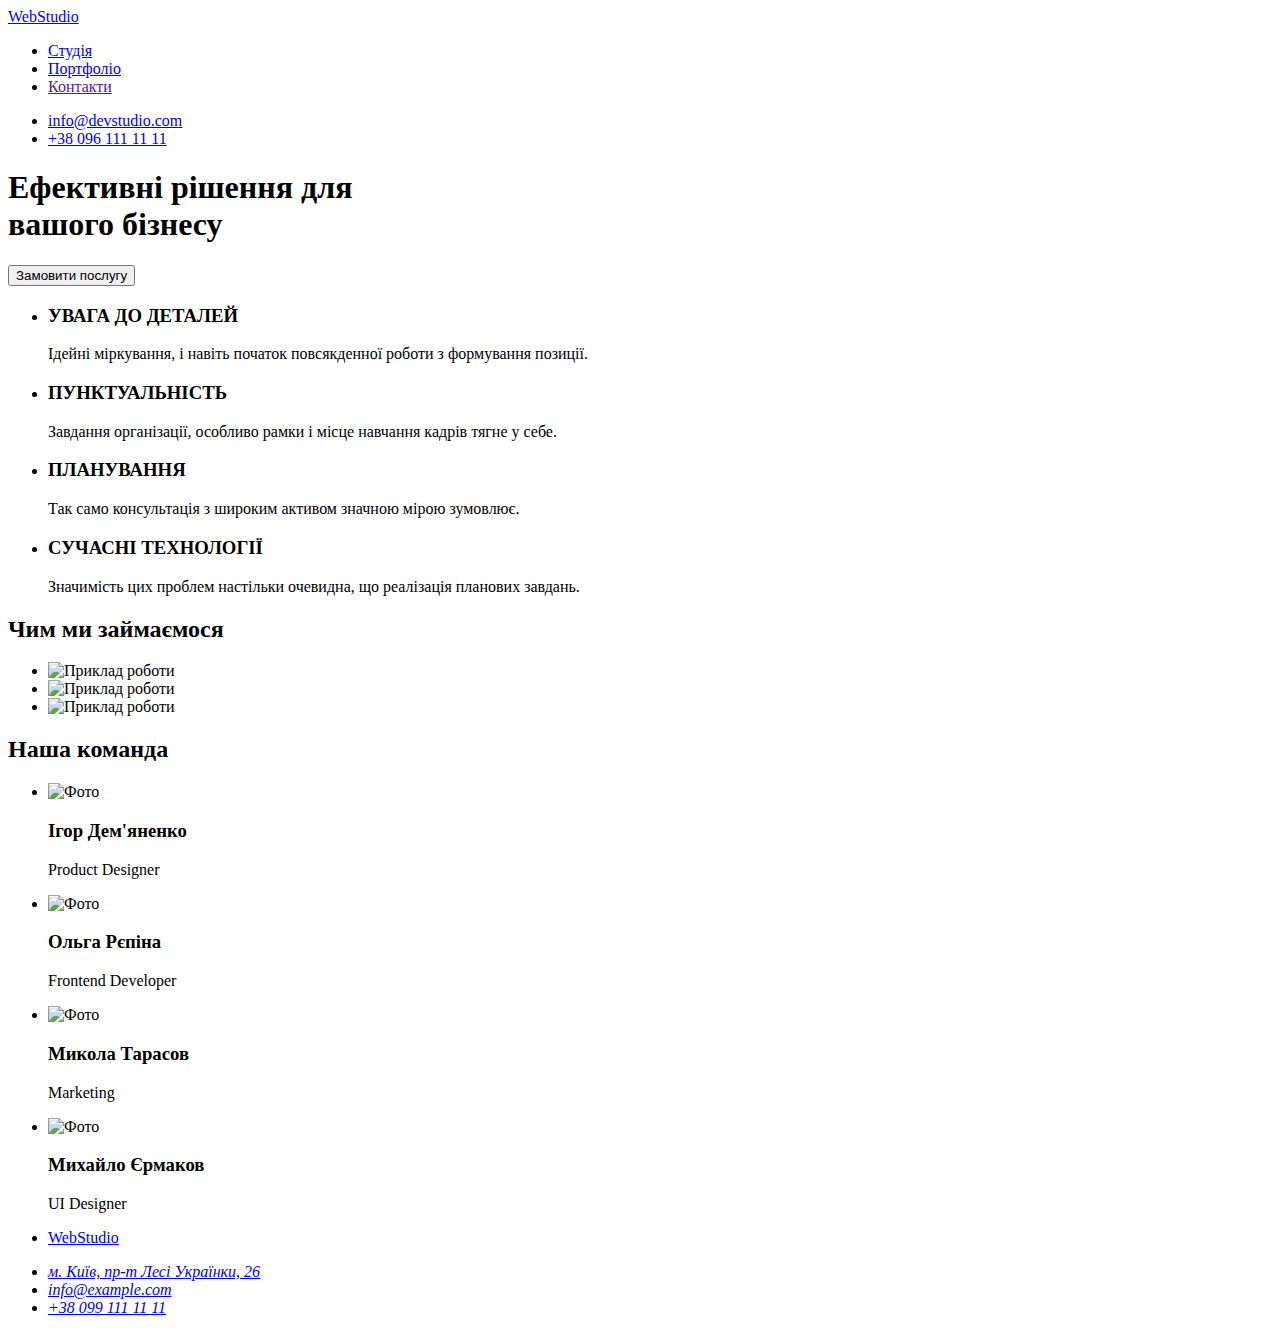
==== index.html @ 6e9fadab "Додає сторінку студії" ====
<!DOCTYPE html>
<html lang="uk">
  <head>
    <meta charset="UTF-8" />
    <meta http-equiv="X-UA-Compatible" content="IE=edge" />
    <meta name="viewport" content="width=device-width, initial-scale=1.0" />
    <title>Document</title>
    <link
      href="https://fonts.googleapis.com/css2?family=Raleway:wght@700&family=Roboto:wght@400;500;700;900&display=swap"
      rel="stylesheet"
    />
    <link
      rel="stylesheet"
      href="https://cdnjs.cloudflare.com/ajax/libs/modern-normalize/1.1.0/modern-normalize.min.css"
      integrity="sha512-wpPYUAdjBVSE4KJnH1VR1HeZfpl1ub8YT/NKx4PuQ5NmX2tKuGu6U/JRp5y+Y8XG2tV+wKQpNHVUX03MfMFn9Q=="
      crossorigin="anonymous"
      referrerpolicy="no-referrer"
    />
    <link rel="stylesheet" href="./css/styles.css" />
  </head>
  <body>
    <!--Хедер-->
    <header class="page-header">
      <div class="container nav-heder">
        <a href="./index.html" class="logo list">
          <span class="logo-blue">Web</span
          ><span class="logo-black">Studio</span></a
        >
        <!--Навігація-->
        <nav>
          <ul class="site-nav list">
            <li class="item">
              <a href="./index.html" class="list current">Студія</a>
            </li>
            <li class="item">
              <a href="./portfolio.html" class="list">Портфоліо</a>
            </li>
            <li class="item"><a href="" class="list">Контакти</a></li>
          </ul>
        </nav>
        <!--Контакти-->
        <ul class="contacts list">
          <li class="item">
            <a href="mailto:info@devstudio.com" class="list"
              >info@devstudio.com</a
            >
          </li>
          <li class="item">
            <a href="tel:+380961111111" class="list">+38 096 111 11 11</a>
          </li>
        </ul>
      </div>
    </header>
    <main>
      <!--Герой-->
      <div>
        <section class="section hiro">
          <h1 class="hiro-title">Ефективні рішення для <br />вашого бізнесу</h1>
          <button type="button">Замовити послугу</button>
        </section>
      </div>
      <div class="container">
        <section class="section features">
          <!--<h2>Особливості</h2>-->
          <ul class="features list">
            <li class="item">
              <h3 class="features-title">УВАГА ДО ДЕТАЛЕЙ</h3>
              <p class="features-text">
                Ідейні міркування, і навіть початок повсякденної роботи з
                формування позиції.
              </p>
            </li>
            <li class="item">
              <h3 class="features-title">ПУНКТУАЛЬНІСТЬ</h3>
              <p class="features-text">
                Завдання організації, особливо рамки і місце навчання кадрів
                тягне у себе.
              </p>
            </li>
            <li class="item">
              <h3 class="features-title">ПЛАНУВАННЯ</h3>
              <p class="features-text">
                Так само консультація з широким активом значною мірою зумовлює.
              </p>
            </li>
            <li class="item">
              <h3 class="features-title">СУЧАСНІ ТЕХНОЛОГІЇ</h3>
              <p class="features-text">
                Значимість цих проблем настільки очевидна, що реалізація
                планових завдань.
              </p>
            </li>
          </ul>
        </section>
      </div>
      <div class="container">
        <section class="section">
          <h2 class="images-title">Чим ми займаємося</h2>
          <ul class="images list">
            <li class="item">
              <img
                src="./images/box1.jpg"
                alt="Приклад роботи"
                width="370"
                height="294"
              />
            </li>
            <li class="item">
              <img
                src="./images/box2.jpg"
                alt="Приклад роботи"
                width="370"
                height="294"
              />
            </li>
            <li class="item">
              <img
                src="./images/box3.jpg"
                alt="Приклад роботи"
                width="370"
                height="294"
              />
            </li>
          </ul>
        </section>
      </div>

      <section class="section team">
        <div class="container">
          <h2 class="team-title">Наша команда</h2>
          <ul class="team list">
            <li class="item">
              <img
                src="./images/img1.jpg"
                alt="Фото"
                width="270"
                height="260"
              />
              <h3 class="team-name">Ігор Дем'яненко</h3>
              <p class="team-text">Product Designer</p>
            </li>
            <li class="item">
              <img
                src="./images/img2.jpg"
                alt="Фото"
                width="270"
                height="260"
              />
              <h3 class="team-name">Ольга Рєпіна</h3>
              <p class="team-text">Frontend Developer</p>
            </li>
            <li class="item">
              <img
                src="./images/img3.jpg"
                alt="Фото"
                width="270"
                height="260"
              />
              <h3 class="team-name">Микола Тарасов</h3>
              <p class="team-text">Marketing</p>
            </li>
            <li class="item">
              <img
                src="./images/img4.jpg"
                alt="Фото"
                width="270"
                height="260"
              />
              <h3 class="team-name">Михайло Єрмаков</h3>
              <p class="team-text">UI Designer</p>
            </li>
          </ul>
        </div>
      </section>
    </main>
    <!--Футер-->
    <footer class="page-footer">
      <div class="container">
        <ul class="logo-footer">
          <li class="item">
            <a href="./index.html" class="logo list">
              <span class="logo-blue">Web</span
              ><span class="logo-white">Studio</span></a
            >
          </li>
        </ul>

        <address class="page-address">
          <ul class="page-address">
            <li class="item">
              <a
                href="https://www.google.com/maps/place/%D0%B1%D1%83%D0%BB.+%D0%9B%D0%B5%D1%81%D0%B8+%D0%A3%D0%BA%D1%80%D0%B0%D0%B8%D0%BD%D0%BA%D0%B8,+26,+%D0%9A%D0%B8%D0%B5%D0%B2,+02000/@50.4265841,30.5361971,17z/data=!3m1!4b1!4m5!3m4!1s0x40d4cf0e033ecbe9:0x57a4dffefec77da0!8m2!3d50.4265807!4d30.5383858"
                target="_blank"
                rel="noopener noreferrer"
                class="address-footer list"
                >м. Київ, пр-т Лесі Українки, 26</a
              >
            </li>
            <li class="item">
              <a href="mailto:info@example.com" class="address-link list"
                >info@example.com</a
              >
              <br />
            </li>
            <li class="item">
              <a href="tel:+380991111111" class="address-link list"
                >+38 099 111 11 11</a
              >
            </li>
          </ul>
        </address>
      </div>
    </footer>
  </body>
</html>
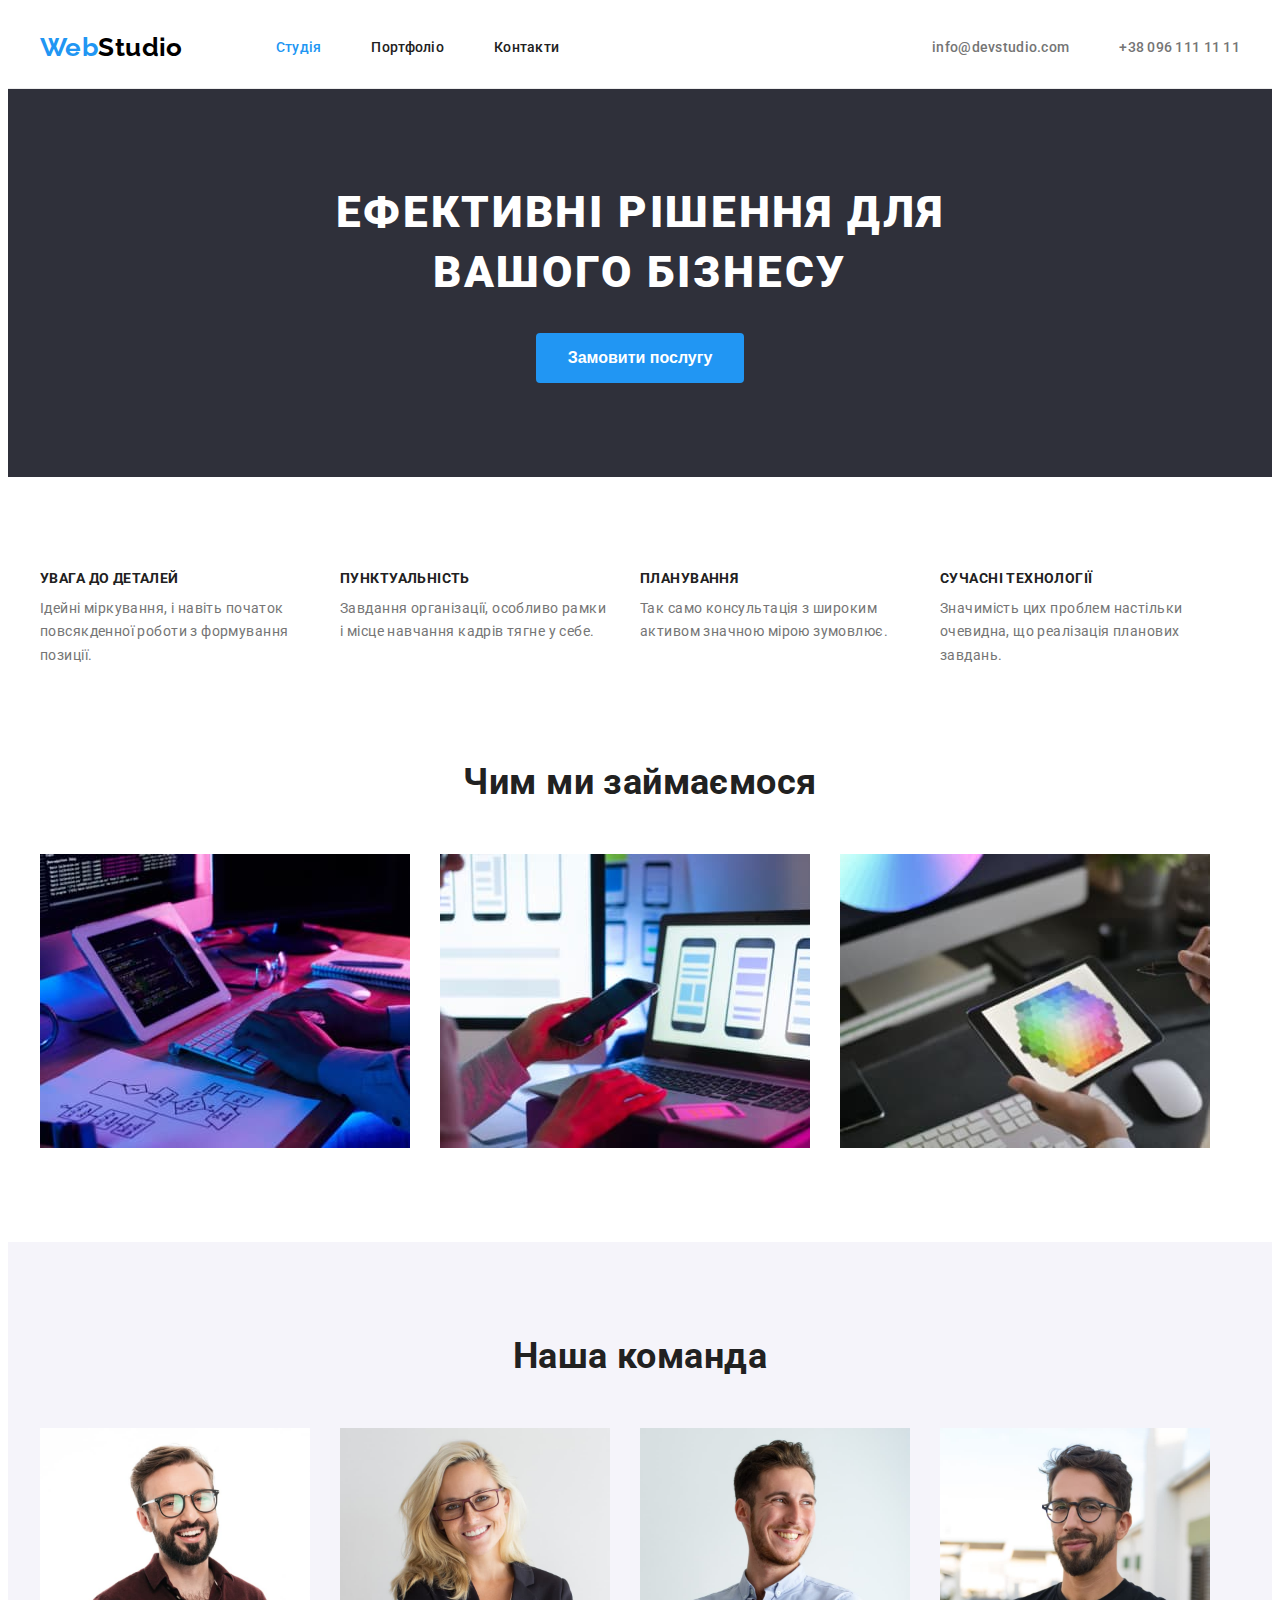
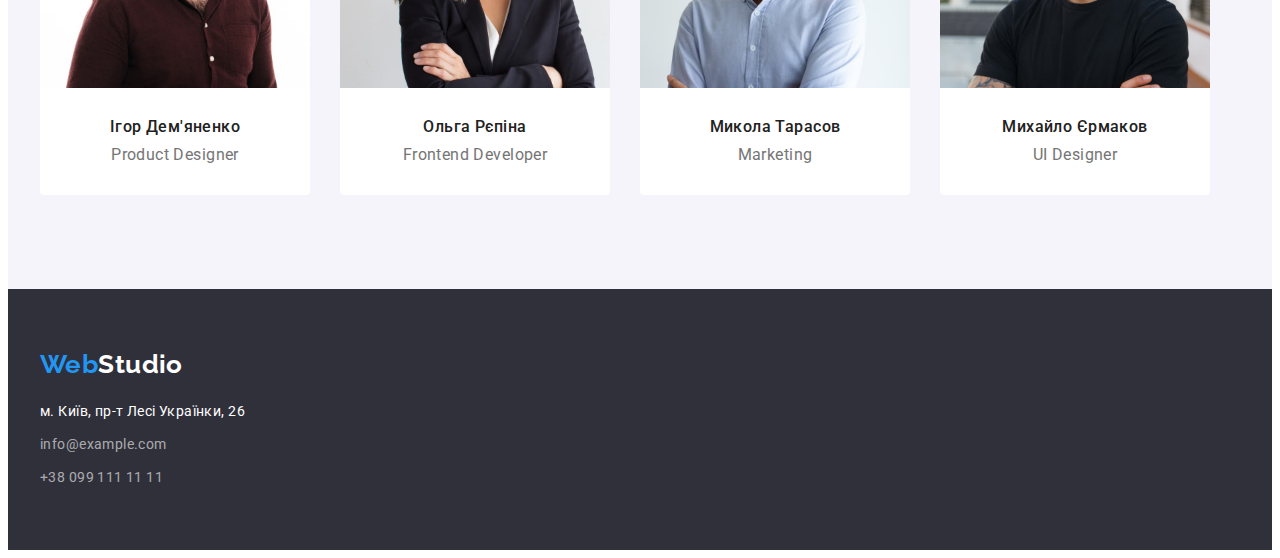
==== commit 5db267b3: "Зміни лого футер" ====
--- a/index.html
+++ b/index.html
@@ -176,14 +176,12 @@
     <!--Футер-->
     <footer class="page-footer">
       <div class="container">
-        <ul class="logo-footer">
-          <li class="item">
-            <a href="./index.html" class="logo list">
-              <span class="logo-blue">Web</span
-              ><span class="logo-white">Studio</span></a
-            >
-          </li>
-        </ul>
+        <div class="logo-footer">
+          <a href="./index.html" class="logo item list">
+            <span class="logo-blue">Web</span
+            ><span class="logo-white">Studio</span></a
+          >
+        </div>
 
         <address class="page-address">
           <ul class="page-address">
--- a/css/styles.css
+++ b/css/styles.css
@@ -0,0 +1,415 @@
+:root{
+    --primary-text-color: #212121;
+    --secondary-text-color: #757575;
+    --white-color: #FFFFFF;
+    --dark-color: #2F303A;
+    --accent-color: #2196F3;
+    --primari-background-color: #FFFFFF;
+    --secondary-background-color: #F5F4FA;
+}
+
+
+
+/*body*/
+
+body{
+    font-family: 'Roboto', sans-serif;
+    font-weight: 700;
+    font-size: 14px;
+    letter-spacing: 0.03em;
+    color: var(--primary-text-color);
+    background-color:var(--primari-background-color);
+}
+
+h1, h2, h3{
+    margin: 0;
+    padding: 0;
+}
+p{
+    margin: 0;
+    padding: 0;
+}
+
+.list {
+    padding: 0;
+    margin: 0;
+    list-style: none;
+    text-decoration: none;
+}
+
+.container{
+    width: 1200px;
+    padding-right: 15px;
+    padding-left: 15px;
+    margin: 0 auto;
+}
+
+.section{
+    padding-top: 94px;
+    padding-bottom: 94px;
+}
+
+/*heder*/
+
+.page-header{
+    font-weight: 500;
+    line-height: 1.14; 
+    border-bottom: 1px solid #ECECEC;;
+}
+
+.nav-heder{
+    display: flex;
+    align-items: center;
+}
+
+/*logo*/
+
+.logo{
+    display: block;
+
+    font-family: 'Raleway', sans-serif;
+    font-weight: 700;
+    font-size: 26px;
+    line-height: 1.2;
+  
+}
+
+.logo-black{
+    color: #000000;
+}
+
+.logo-blue{
+    color: var(--accent-color);
+}
+
+/*navigation*/
+
+.site-nav{
+    display: flex;
+}
+
+.site-nav .item{
+    margin-left: 50px;
+}
+
+.site-nav .item:first-child{
+    margin-left: 93px;
+}
+
+.site-nav .list{
+    display: block;
+    padding-top: 32px;
+    padding-bottom: 32px;
+
+    letter-spacing: 0.02em;
+    color: inherit;  
+}
+
+.site-nav .list.current{
+    color: var(--accent-color);
+}
+
+.site-nav :hover,
+.site-nav :focus{
+    color:var(--accent-color);
+}
+
+.contacts{
+    display: flex;
+    margin-left: auto;
+}
+
+.contacts .item + .item{
+    margin-left: 50px;
+}
+
+.contacts :hover,
+.contacts :focus{
+    color:var(--accent-color);
+}
+.contacts .list{
+    display: block;
+    padding-top: 32px;
+    padding-bottom: 32px;
+
+    letter-spacing: 0.02em;
+    color:var(--secondary-text-color);
+}
+
+
+/*hiro*/
+
+.hiro{
+    background-color:var(--dark-color);
+    text-align: center;
+}
+
+.hiro-title{
+    margin-bottom: 30px;
+
+    color:var(--white-color);
+    font-weight: 900;
+    font-size: 44px;
+    line-height: 1.36;
+    letter-spacing: 0.06em;
+    text-transform: uppercase;
+}
+
+.hiro button{
+    padding: 10px 32px;
+    border: 0;
+    border-radius: 4px;
+
+    background-color:var(--accent-color);
+    color:var(--white-color);
+
+    font-weight: inherit;
+    font-size: 16px;
+    line-height: 1.88;
+    cursor: pointer;
+}
+
+.hiro button:hover,
+.hiro button:focus{
+    background-color:var(--white-color);
+    color:var(--accent-color);
+}
+
+/*features*/
+
+.features{
+    display: flex;  
+    padding-bottom: 0;
+}
+
+.features .item{
+    width: 270px;
+    margin-right: 30px;
+}
+
+.features .item:last-child{
+    margin-right: 0;
+}
+
+.features-text{
+    font-weight: 400;
+    line-height: 1.7;
+    color:var(--secondary-text-color);
+}
+
+.features-title{
+    margin-bottom: 10px;
+    line-height: 1.14;
+    font-size: 14px;
+    font-weight: 700;
+}
+
+
+
+/*activity*/
+
+.images{
+    display: flex; 
+}
+
+.images .item{
+    margin-right: 30px;
+}
+
+.images .item:last-child{
+    margin-right: 0;
+}
+
+.images-title{
+    margin-bottom: 50px;
+
+    font-size: 36px;
+    line-height: 1.16;
+    text-align: center;
+}
+
+.list img{
+    display: block;  
+}
+
+
+
+/*team*/
+
+.team{
+    display: flex;
+    background-color:var(--secondary-background-color);
+    line-height: 1.18;   
+}
+
+.team .item{
+    width: 270px;
+    margin-right: 30px;
+    border-radius: 0px 0px 4px 4px;
+
+    background-color: var(--white-color);
+}
+.team .item:last-child{
+    margin-right: 0;
+}
+
+
+.team-title{
+    margin-bottom: 50px;
+
+    font-size: 36px;
+    line-height: 1.16;
+    text-align: center;
+    font-weight: 700;
+}
+
+.team-name{
+    margin-top: 30px;
+    margin-bottom: 10px;  
+
+    text-align: center;
+    font-size: 16px;
+    font-weight: 500; 
+}
+
+.team-text{
+    margin-bottom: 30px;
+
+    text-align: center;
+    font-weight: 400;
+    font-size: 16px;
+    color:var(--secondary-text-color); 
+}
+
+
+/*footer*/
+
+.page-footer{
+    background-color:var(--dark-color);
+    font-weight: 400;
+    line-height: 1.7;  
+}
+
+.logo-footer{
+    margin: 0;
+    padding: 60px 0 20px 0;
+}
+
+.page-address{
+    margin: 0;
+    padding: 0;
+
+    font-style: normal;
+    list-style: none;
+    text-decoration: none;
+}
+
+.page-address .item{
+    padding-bottom: 9px;
+}
+
+.page-address .item:last-child{
+    padding-bottom: 60px;
+}
+
+.page-address :hover,
+.page-address :focus{
+    color:var(--accent-color);
+}
+
+.logo-white {
+    color: #FFFFFF;
+}
+
+.address-footer{
+    color:var(--white-color);  
+}
+
+.address-link{
+    color: rgba(255, 255, 255, 0.6);
+}
+
+
+/*portfplio*/
+
+/*portfolio filter*/
+
+.buttons{
+    display: flex; 
+    justify-content: center;
+    margin-bottom: 34px;
+    padding-bottom: 16px;
+}
+
+.buttons .item{
+    margin-right: 8px;
+}
+
+.buttons .item:last-child{
+    margin-right: 0px;
+}
+
+.buttons [type]{
+    padding: 6px 22px;
+    border: 0px;
+    border-radius: 4px;
+    background-color: #F5F4FA;
+
+    font-family: inherit;
+    font-weight: 500;
+    font-size: 16px;
+    line-height: 1.62;
+    cursor: pointer;
+    color: currentColor;
+    letter-spacing: inherit;
+}
+
+.buttons [type]:hover,
+.buttons [type]:focus{
+    color:var(--white-color);
+    background:var(--accent-color);  
+}
+
+
+    /*examples of projects*/ 
+
+.projects{
+    display: flex;
+    flex-wrap: wrap;
+}
+
+.projects .item{
+    width: 370px;
+    margin-bottom: 30px;
+    margin-right: 30px;
+    border: 1px solid #EEEEEE;
+}
+
+.projects .item:nth-child(3n){
+    margin-right: 0px;
+}
+
+.projects .item:nth-last-child(-n+3){
+    margin-bottom: 0px;
+}
+
+.projects a {
+    color: inherit;
+}
+
+.projects-title{
+    margin: 20px 24px 4px 24px;
+    
+    font-size: 18px;
+    line-height: 2;
+    letter-spacing: 0.06em;  
+}
+
+.projects-text{
+    margin: 0 24px 20px 24px;
+
+    font-weight: 400;
+    font-size: 16px;
+    line-height: 1.88;
+    color: #757575;
+}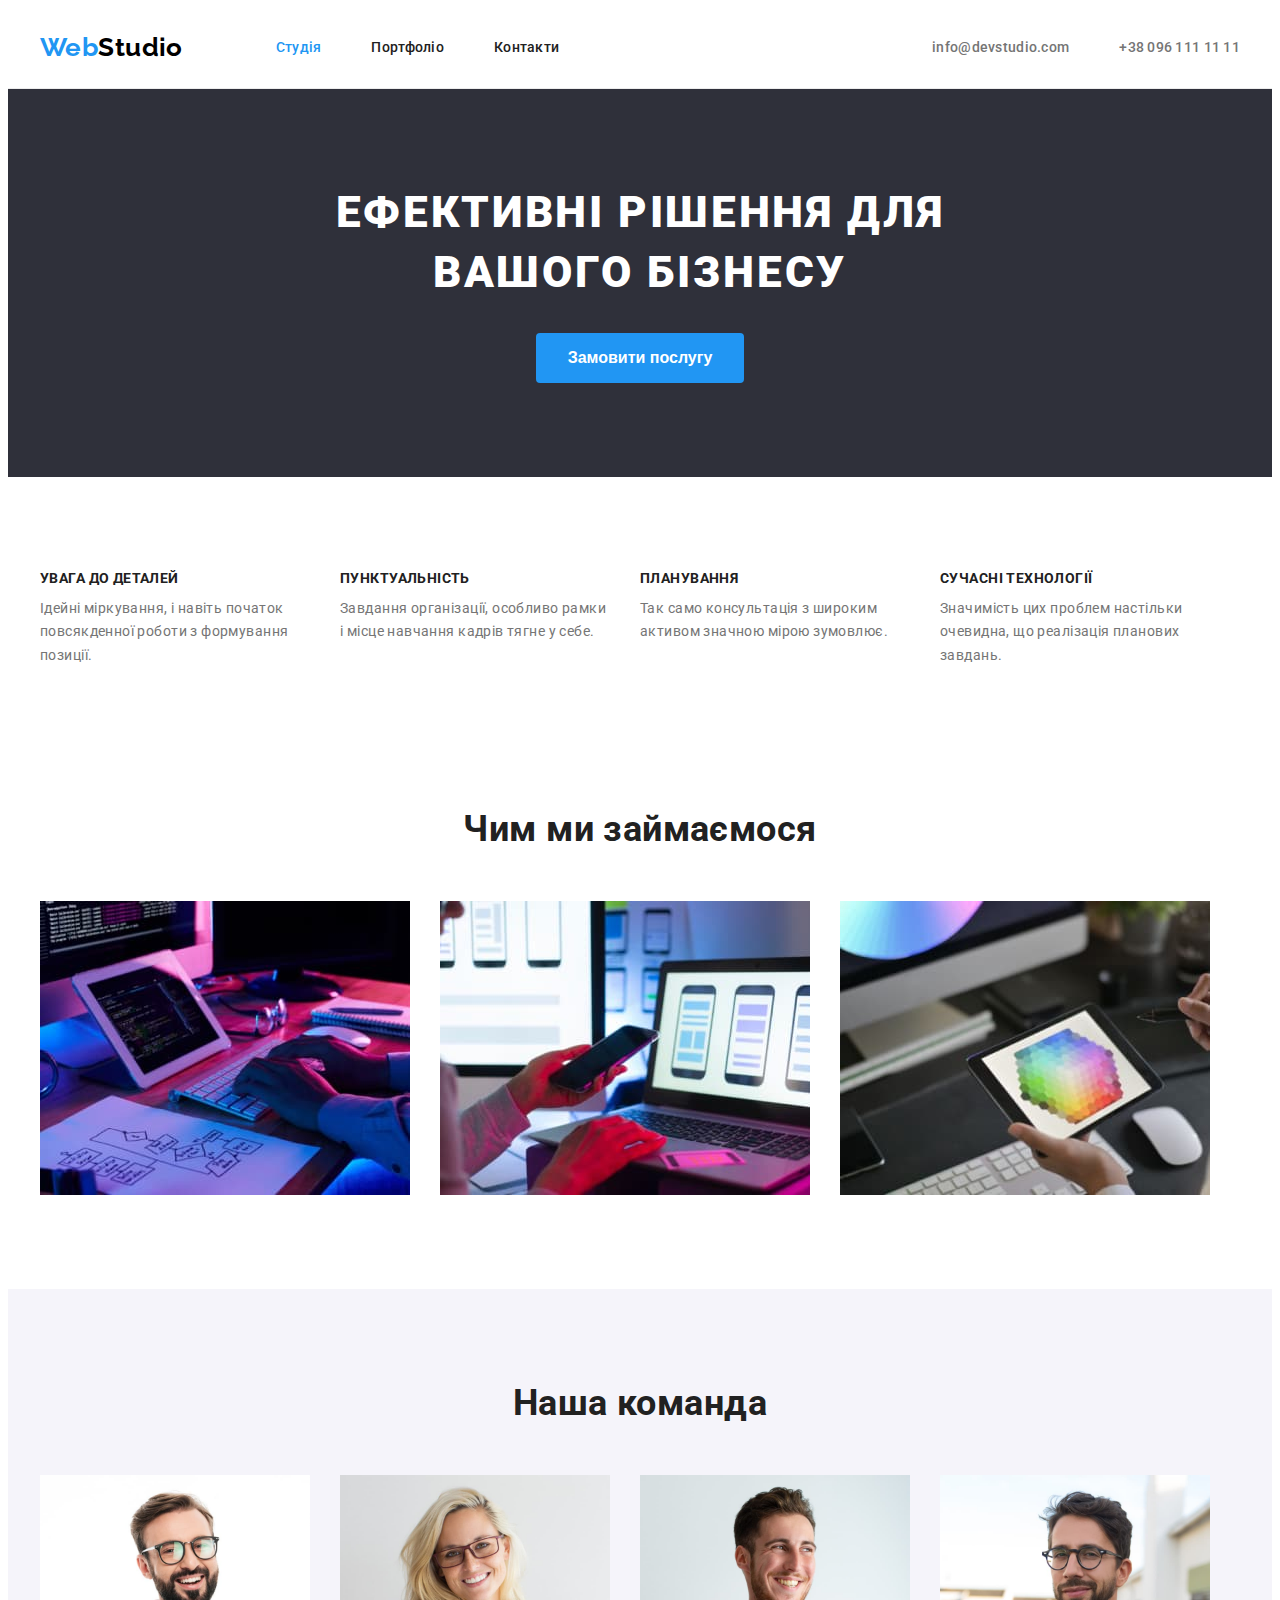
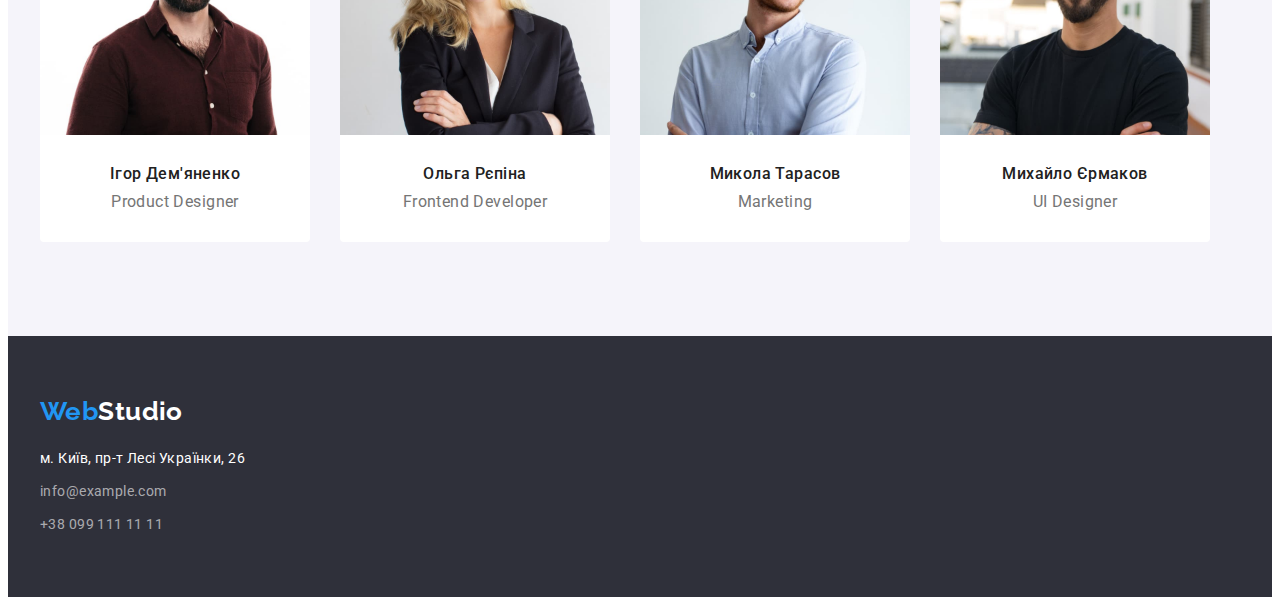
==== commit 407395b2: "Зміни по відступах" ====
--- a/index.html
+++ b/index.html
@@ -94,9 +94,9 @@
         </section>
       </div>
       <div class="container">
-        <section class="section">
+        <section class="section images">
           <h2 class="images-title">Чим ми займаємося</h2>
-          <ul class="images list">
+          <ul class="images-list list">
             <li class="item">
               <img
                 src="./images/box1.jpg"
--- a/css/styles.css
+++ b/css/styles.css
@@ -179,7 +179,7 @@
 
 .features{
     display: flex;  
-    padding-bottom: 0;
+    padding-bottom: 47px;
 }
 
 .features .item{
@@ -208,15 +208,20 @@
 
 /*activity*/
 
-.images{
-    display: flex; 
-}
-
-.images .item{
+.section.images{
+    padding-top: 47px;
+}
+
+.images-list{
+    display: flex;   
+}
+
+.images-list .item{
+    width: 370;
     margin-right: 30px;
 }
 
-.images .item:last-child{
+.images-list .item:last-child{
     margin-right: 0;
 }
 
@@ -264,8 +269,8 @@
 }
 
 .team-name{
-    margin-top: 30px;
-    margin-bottom: 10px;  
+    padding-top: 30px;
+    padding-bottom: 10px;  
 
     text-align: center;
     font-size: 16px;
@@ -273,7 +278,7 @@
 }
 
 .team-text{
-    margin-bottom: 30px;
+    padding-bottom: 30px;
 
     text-align: center;
     font-weight: 400;
@@ -398,7 +403,7 @@
 }
 
 .projects-title{
-    margin: 20px 24px 4px 24px;
+    padding: 20px 24px 4px 24px;
     
     font-size: 18px;
     line-height: 2;
@@ -406,7 +411,7 @@
 }
 
 .projects-text{
-    margin: 0 24px 20px 24px;
+    padding: 0 24px 20px 24px;
 
     font-weight: 400;
     font-size: 16px;
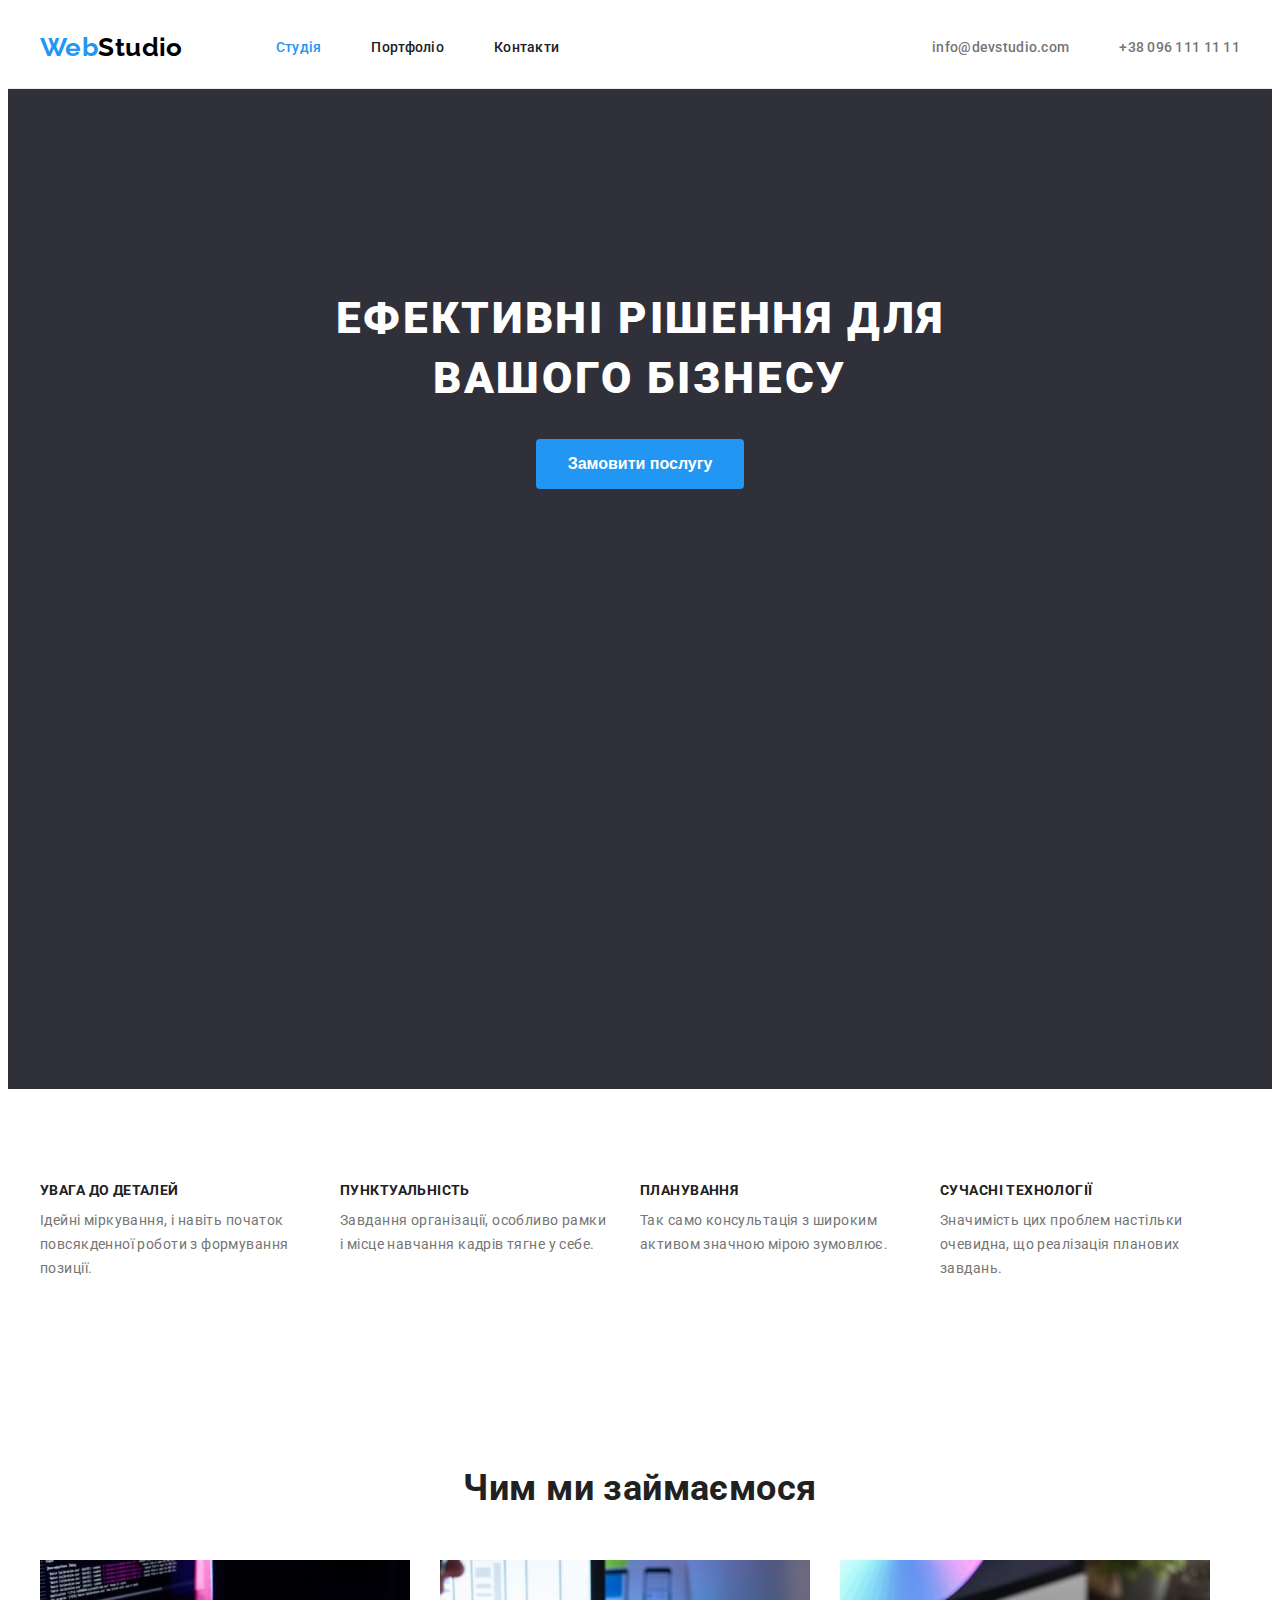
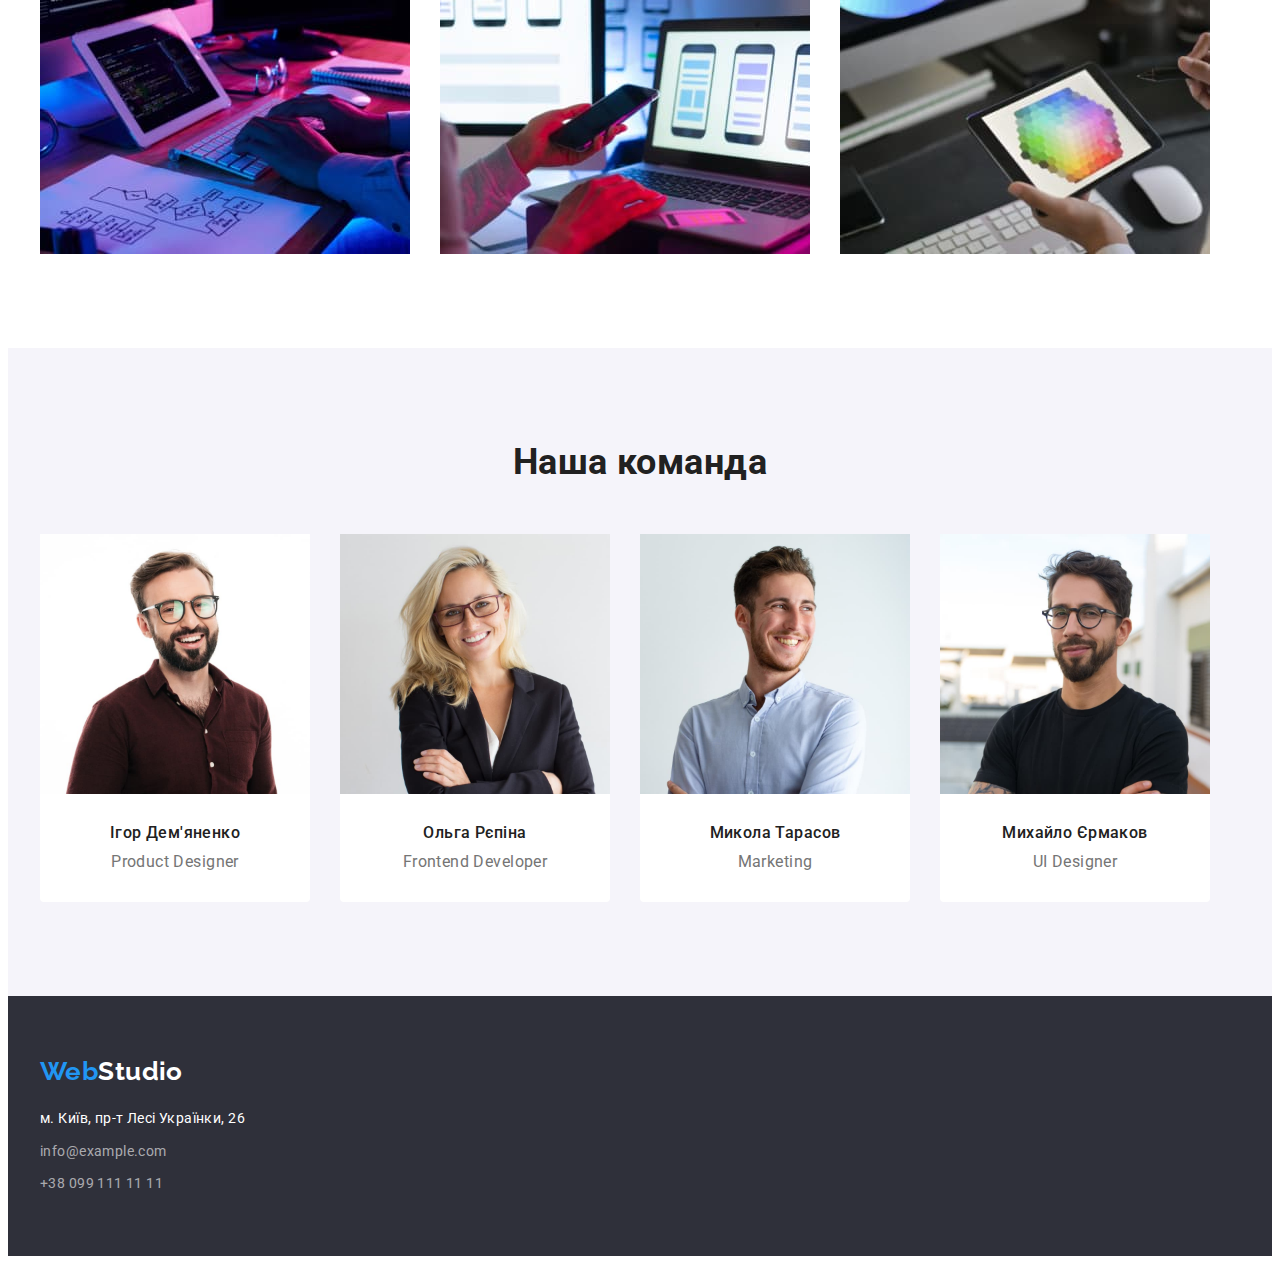
==== commit 633aadda: "Зміни до стилів" ====
--- a/index.html
+++ b/index.html
@@ -19,14 +19,15 @@
     <link rel="stylesheet" href="./css/styles.css" />
   </head>
   <body>
-    <!--Хедер-->
+    <!--ХЕДЕР-->
     <header class="page-header">
       <div class="container nav-heder">
         <a href="./index.html" class="logo list">
           <span class="logo-blue">Web</span
           ><span class="logo-black">Studio</span></a
         >
-        <!--Навігація-->
+
+        <!--НАВІГАЦІЯ-->
         <nav>
           <ul class="site-nav list">
             <li class="item">
@@ -38,7 +39,8 @@
             <li class="item"><a href="" class="list">Контакти</a></li>
           </ul>
         </nav>
-        <!--Контакти-->
+
+        <!--КОНТАКТИ-->
         <ul class="contacts list">
           <li class="item">
             <a href="mailto:info@devstudio.com" class="list"
@@ -52,79 +54,80 @@
       </div>
     </header>
     <main>
-      <!--Герой-->
-      <div>
-        <section class="section hiro">
-          <h1 class="hiro-title">Ефективні рішення для <br />вашого бізнесу</h1>
+      <!--ГЕРОЙ-->
+      <section class="section hero">
+        <div class="container">
+          <h1 class="hero-title">Ефективні рішення для <br />вашого бізнесу</h1>
           <button type="button">Замовити послугу</button>
-        </section>
-      </div>
-      <div class="container">
-        <section class="section features">
-          <!--<h2>Особливості</h2>-->
-          <ul class="features list">
-            <li class="item">
-              <h3 class="features-title">УВАГА ДО ДЕТАЛЕЙ</h3>
-              <p class="features-text">
-                Ідейні міркування, і навіть початок повсякденної роботи з
-                формування позиції.
-              </p>
-            </li>
-            <li class="item">
-              <h3 class="features-title">ПУНКТУАЛЬНІСТЬ</h3>
-              <p class="features-text">
-                Завдання організації, особливо рамки і місце навчання кадрів
-                тягне у себе.
-              </p>
-            </li>
-            <li class="item">
-              <h3 class="features-title">ПЛАНУВАННЯ</h3>
-              <p class="features-text">
-                Так само консультація з широким активом значною мірою зумовлює.
-              </p>
-            </li>
-            <li class="item">
-              <h3 class="features-title">СУЧАСНІ ТЕХНОЛОГІЇ</h3>
-              <p class="features-text">
-                Значимість цих проблем настільки очевидна, що реалізація
-                планових завдань.
-              </p>
-            </li>
-          </ul>
-        </section>
-      </div>
-      <div class="container">
-        <section class="section images">
-          <h2 class="images-title">Чим ми займаємося</h2>
-          <ul class="images-list list">
-            <li class="item">
-              <img
-                src="./images/box1.jpg"
-                alt="Приклад роботи"
-                width="370"
-                height="294"
-              />
-            </li>
-            <li class="item">
-              <img
-                src="./images/box2.jpg"
-                alt="Приклад роботи"
-                width="370"
-                height="294"
-              />
-            </li>
-            <li class="item">
-              <img
-                src="./images/box3.jpg"
-                alt="Приклад роботи"
-                width="370"
-                height="294"
-              />
-            </li>
-          </ul>
-        </section>
-      </div>
-
+        </div>
+      </section>
+
+      <!--ОСОБЛИВОСТІ-->
+      <section class="section container features">
+        <!--<h2>Особливості</h2>-->
+        <ul class="features list">
+          <li class="item">
+            <h3 class="features-title">УВАГА ДО ДЕТАЛЕЙ</h3>
+            <p class="features-text">
+              Ідейні міркування, і навіть початок повсякденної роботи з
+              формування позиції.
+            </p>
+          </li>
+          <li class="item">
+            <h3 class="features-title">ПУНКТУАЛЬНІСТЬ</h3>
+            <p class="features-text">
+              Завдання організації, особливо рамки і місце навчання кадрів тягне
+              у себе.
+            </p>
+          </li>
+          <li class="item">
+            <h3 class="features-title">ПЛАНУВАННЯ</h3>
+            <p class="features-text">
+              Так само консультація з широким активом значною мірою зумовлює.
+            </p>
+          </li>
+          <li class="item">
+            <h3 class="features-title">СУЧАСНІ ТЕХНОЛОГІЇ</h3>
+            <p class="features-text">
+              Значимість цих проблем настільки очевидна, що реалізація планових
+              завдань.
+            </p>
+          </li>
+        </ul>
+      </section>
+
+      <!--РОБОТА-->
+      <section class="section container images">
+        <h2 class="images-title">Чим ми займаємося</h2>
+        <ul class="images-list list">
+          <li class="item">
+            <img
+              src="./images/box1.jpg"
+              alt="Приклад роботи"
+              width="370"
+              height="294"
+            />
+          </li>
+          <li class="item">
+            <img
+              src="./images/box2.jpg"
+              alt="Приклад роботи"
+              width="370"
+              height="294"
+            />
+          </li>
+          <li class="item">
+            <img
+              src="./images/box3.jpg"
+              alt="Приклад роботи"
+              width="370"
+              height="294"
+            />
+          </li>
+        </ul>
+      </section>
+
+      <!--КОМАНДА-->
       <section class="section team">
         <div class="container">
           <h2 class="team-title">Наша команда</h2>
@@ -173,7 +176,8 @@
         </div>
       </section>
     </main>
-    <!--Футер-->
+
+    <!--ФУТЕР-->
     <footer class="page-footer">
       <div class="container">
         <div class="logo-footer">
@@ -182,7 +186,6 @@
             ><span class="logo-white">Studio</span></a
           >
         </div>
-
         <address class="page-address">
           <ul class="page-address">
             <li class="item">
--- a/css/styles.css
+++ b/css/styles.css
@@ -86,14 +86,15 @@
 
 .site-nav{
     display: flex;
+    margin-left: 93px;
 }
 
 .site-nav .item{
-    margin-left: 50px;
-}
-
-.site-nav .item:first-child{
-    margin-left: 93px;
+    margin-right: 50px;
+}
+
+.site-nav .item:last-child{
+    margin-right: 0; 
 }
 
 .site-nav .list{
@@ -137,14 +138,18 @@
 }
 
 
-/*hiro*/
-
-.hiro{
+/*hero*/
+
+.hero{
     background-color:var(--dark-color);
+    height: 600px;
+    padding: 200px 0;
+    align-items: center;
     text-align: center;
 }
 
-.hiro-title{
+
+.hero-title{
     margin-bottom: 30px;
 
     color:var(--white-color);
@@ -155,7 +160,7 @@
     text-transform: uppercase;
 }
 
-.hiro button{
+.hero button{
     padding: 10px 32px;
     border: 0;
     border-radius: 4px;
@@ -169,8 +174,8 @@
     cursor: pointer;
 }
 
-.hiro button:hover,
-.hiro button:focus{
+.hero button:hover,
+.hero button:focus{
     background-color:var(--white-color);
     color:var(--accent-color);
 }
@@ -179,7 +184,7 @@
 
 .features{
     display: flex;  
-    padding-bottom: 47px;
+    padding-bottom: 94px;
 }
 
 .features .item{
@@ -209,7 +214,7 @@
 /*activity*/
 
 .section.images{
-    padding-top: 47px;
+    padding-top: 0px;
 }
 
 .images-list{
@@ -293,11 +298,14 @@
     background-color:var(--dark-color);
     font-weight: 400;
     line-height: 1.7;  
+
+    padding-top: 60px;
+    padding-bottom: 60px;
 }
 
 .logo-footer{
     margin: 0;
-    padding: 60px 0 20px 0;
+    padding-bottom: 20px;
 }
 
 .page-address{
@@ -314,7 +322,7 @@
 }
 
 .page-address .item:last-child{
-    padding-bottom: 60px;
+    padding-bottom: 0px;
 }
 
 .page-address :hover,
@@ -383,11 +391,18 @@
     flex-wrap: wrap;
 }
 
+.projects-card{
+    border: 1px solid #EEEEEE;
+}
+.projects-card{
+    border-top: 0;
+}
+
 .projects .item{
     width: 370px;
     margin-bottom: 30px;
     margin-right: 30px;
-    border: 1px solid #EEEEEE;
+    
 }
 
 .projects .item:nth-child(3n){
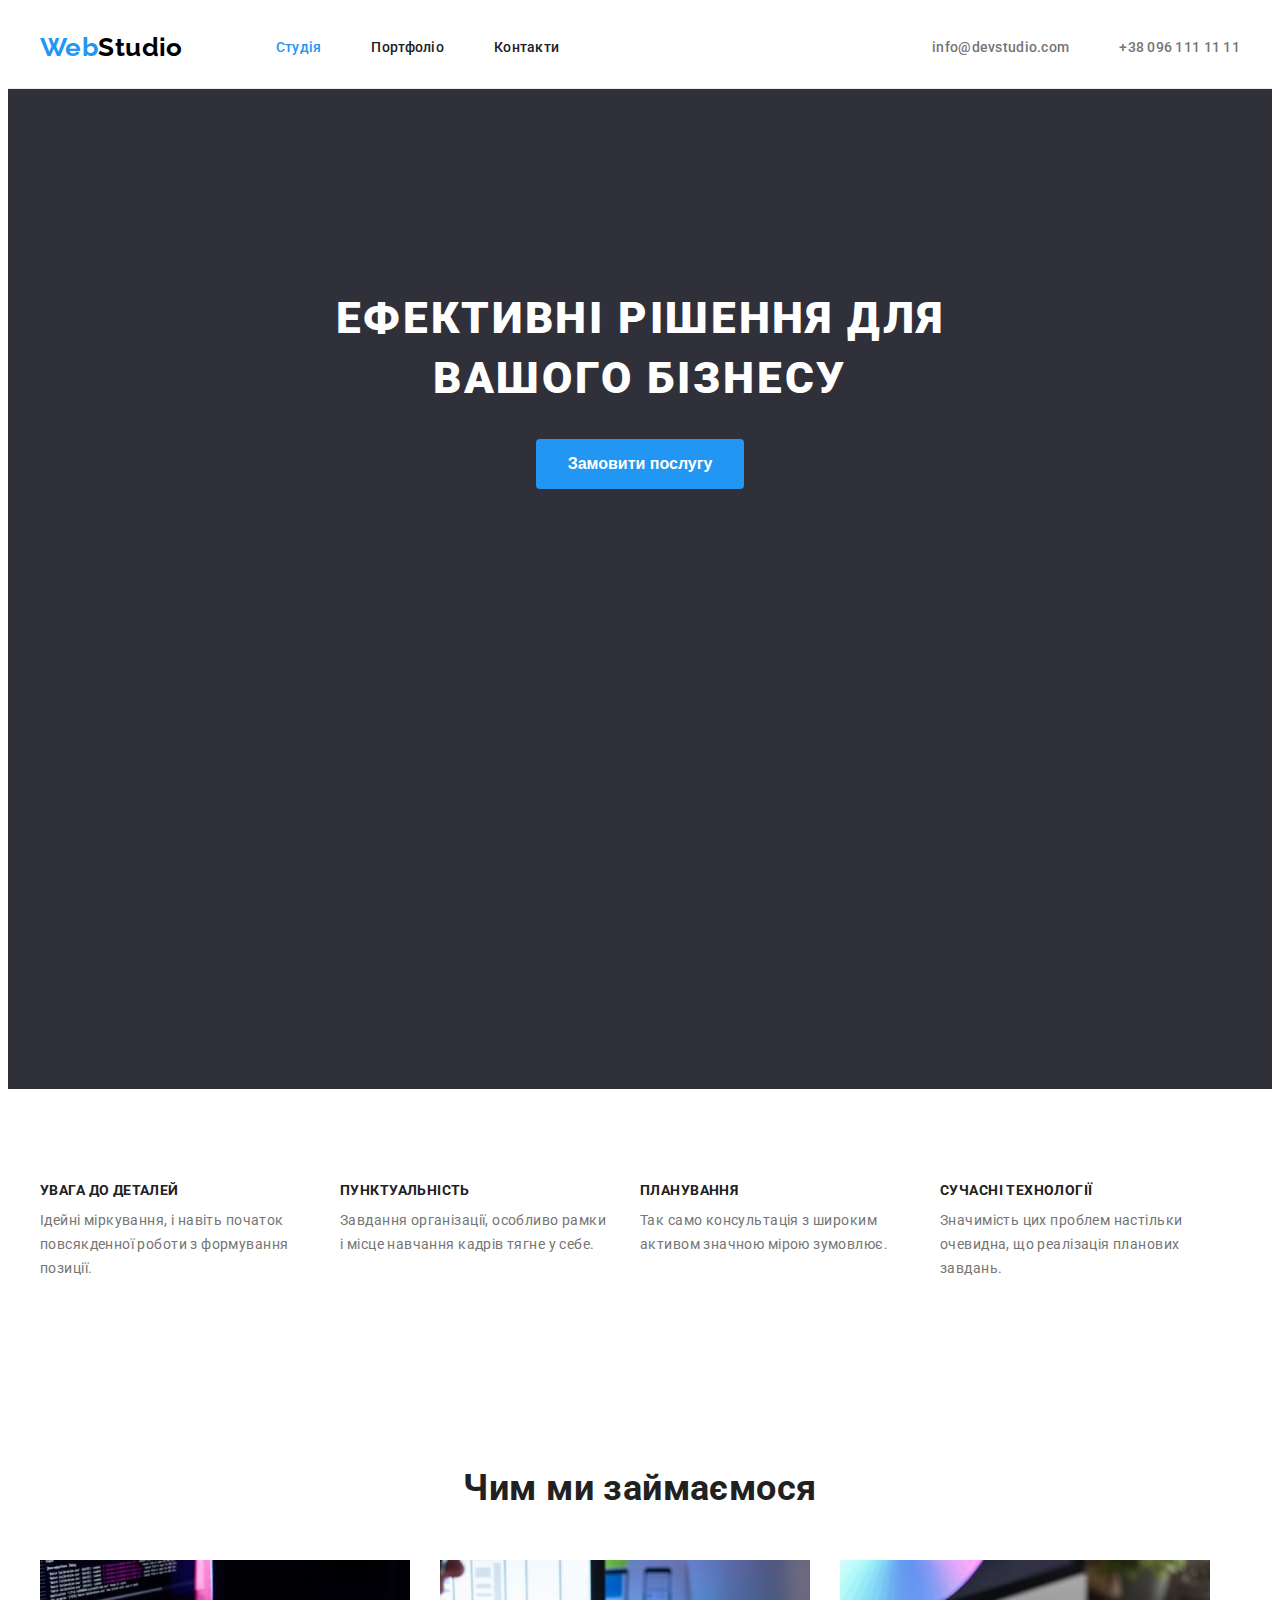
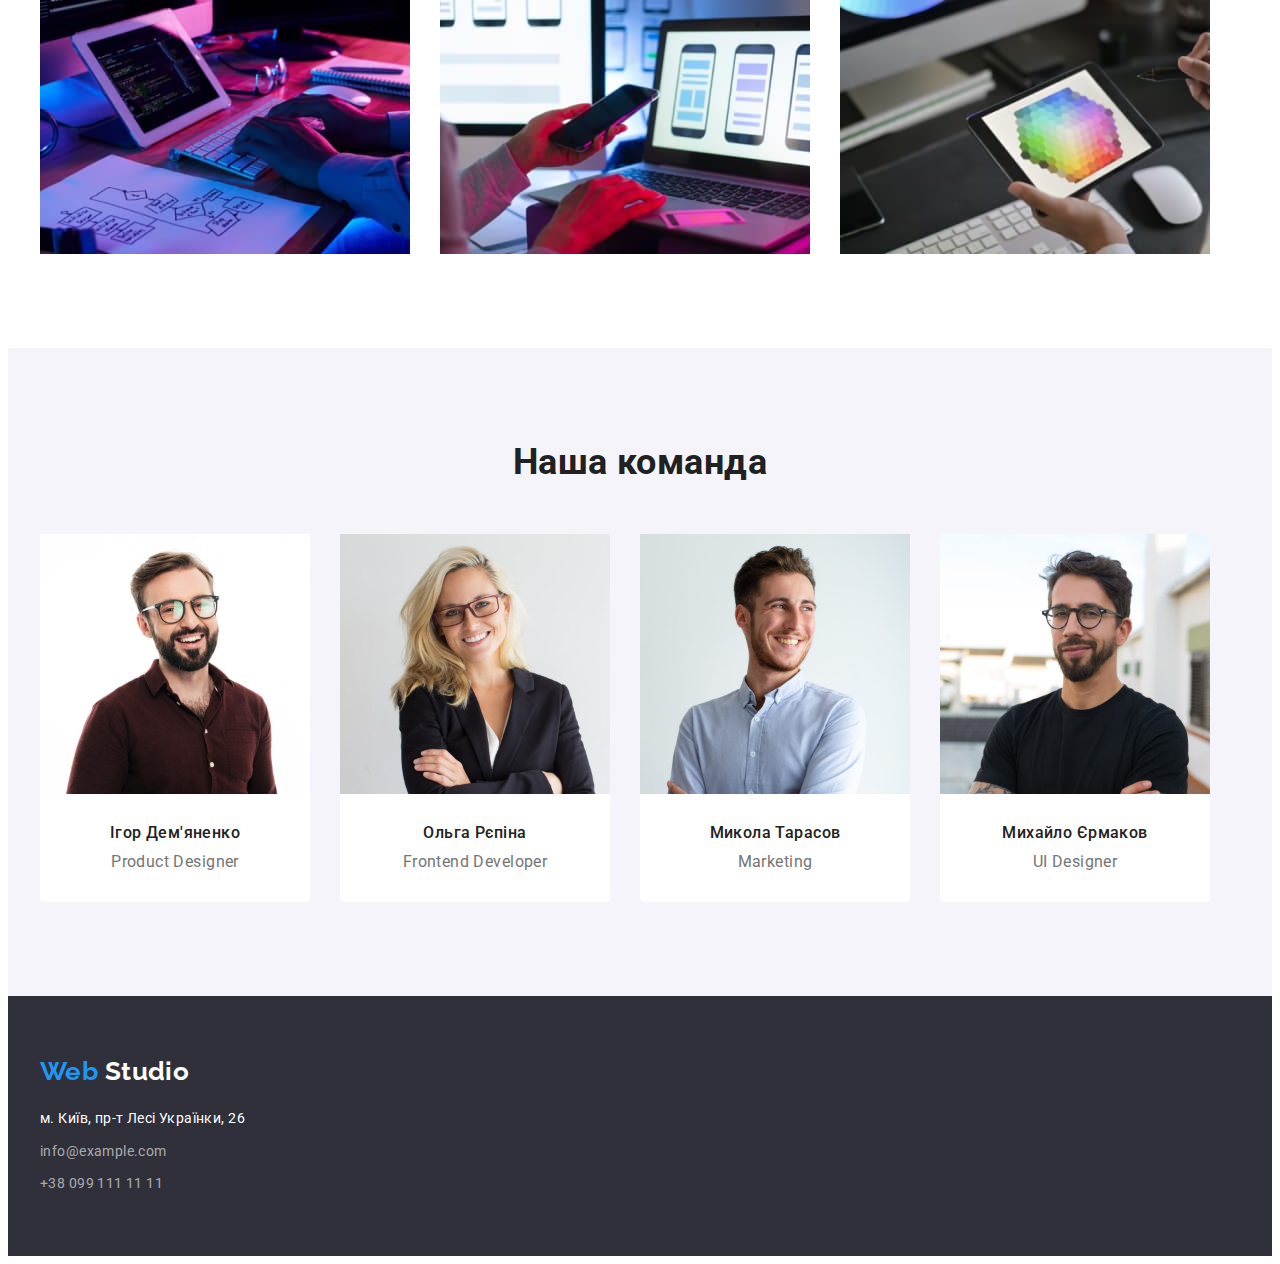
==== commit b5e234f1: "Зміни до стилів" ====
--- a/index.html
+++ b/index.html
@@ -182,8 +182,8 @@
       <div class="container">
         <div class="logo-footer">
           <a href="./index.html" class="logo item list">
-            <span class="logo-blue">Web</span
-            ><span class="logo-white">Studio</span></a
+            <span class="logo-blue">Web</span>
+            <span class="logo-white">Studio</span></a
           >
         </div>
         <address class="page-address">
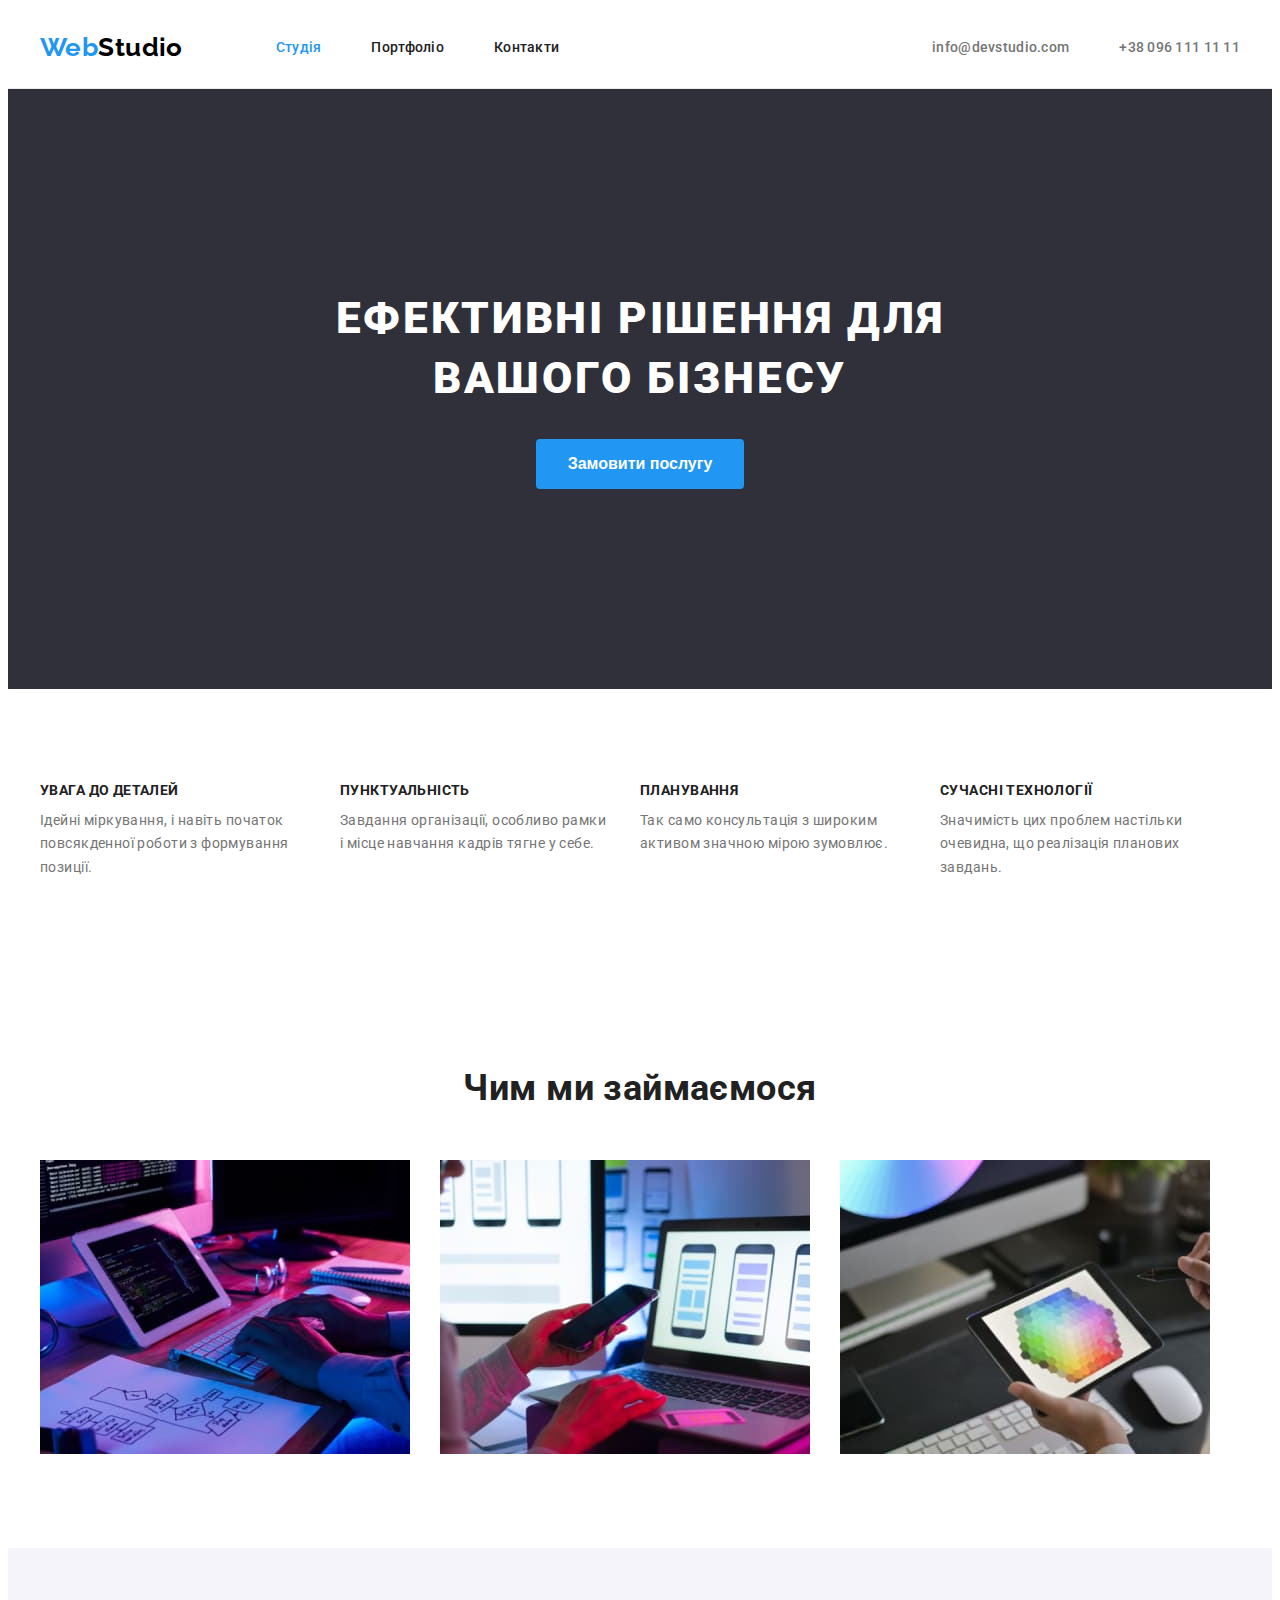
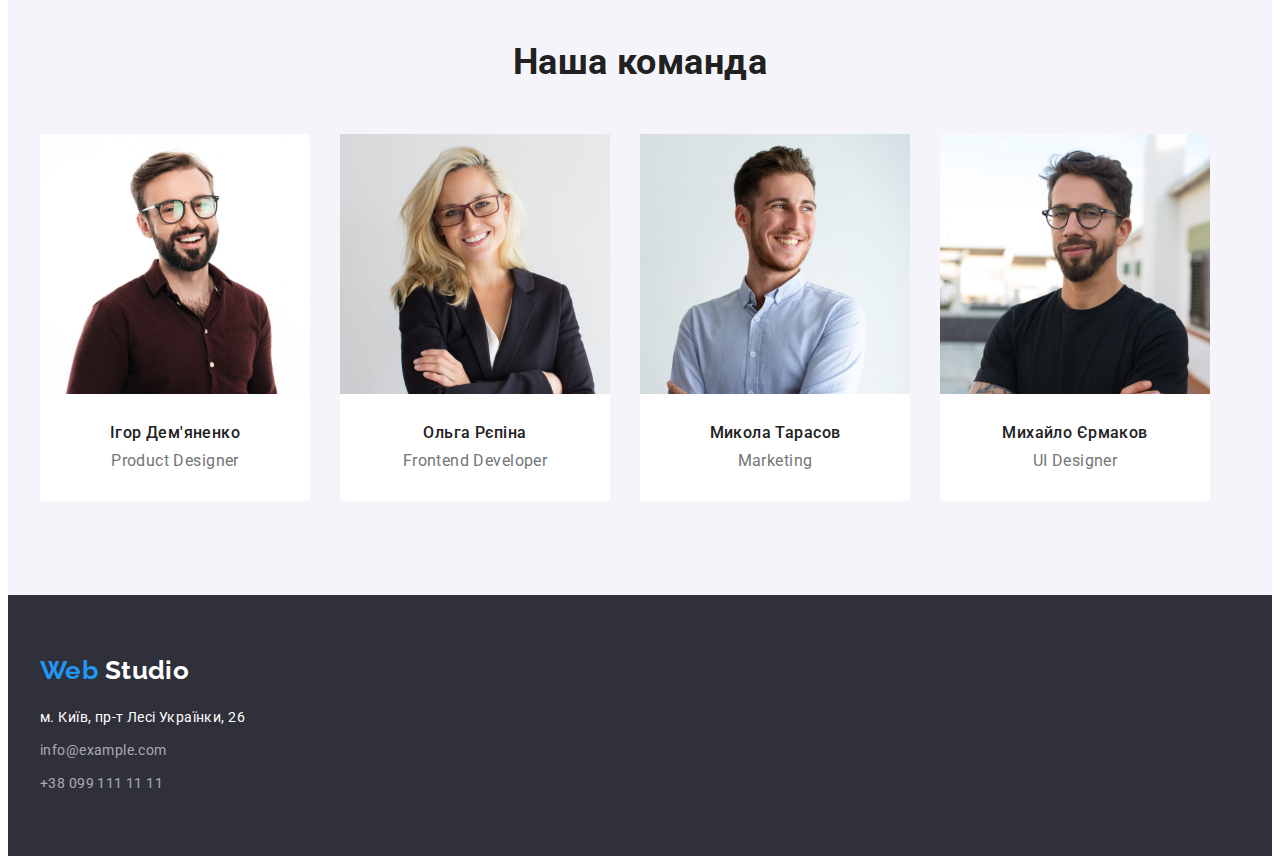
==== commit 63ff60da: "Зміни до стилів" ====
--- a/index.html
+++ b/index.html
@@ -180,12 +180,10 @@
     <!--ФУТЕР-->
     <footer class="page-footer">
       <div class="container">
-        <div class="logo-footer">
-          <a href="./index.html" class="logo item list">
-            <span class="logo-blue">Web</span>
-            <span class="logo-white">Studio</span></a
-          >
-        </div>
+        <a href="./index.html" class="logo item list">
+          <span class="logo-blue">Web</span>
+          <span class="logo-white">Studio</span></a
+        >
         <address class="page-address">
           <ul class="page-address">
             <li class="item">
--- a/css/styles.css
+++ b/css/styles.css
@@ -30,6 +30,10 @@
     padding: 0;
 }
 
+button{
+    cursor: pointer;
+}
+
 .list {
     padding: 0;
     margin: 0;
@@ -142,9 +146,7 @@
 
 .hero{
     background-color:var(--dark-color);
-    height: 600px;
     padding: 200px 0;
-    align-items: center;
     text-align: center;
 }
 
@@ -303,13 +305,9 @@
     padding-bottom: 60px;
 }
 
-.logo-footer{
-    margin: 0;
-    padding-bottom: 20px;
-}
 
 .page-address{
-    margin: 0;
+    margin: 20px 0 0 0;
     padding: 0;
 
     font-style: normal;
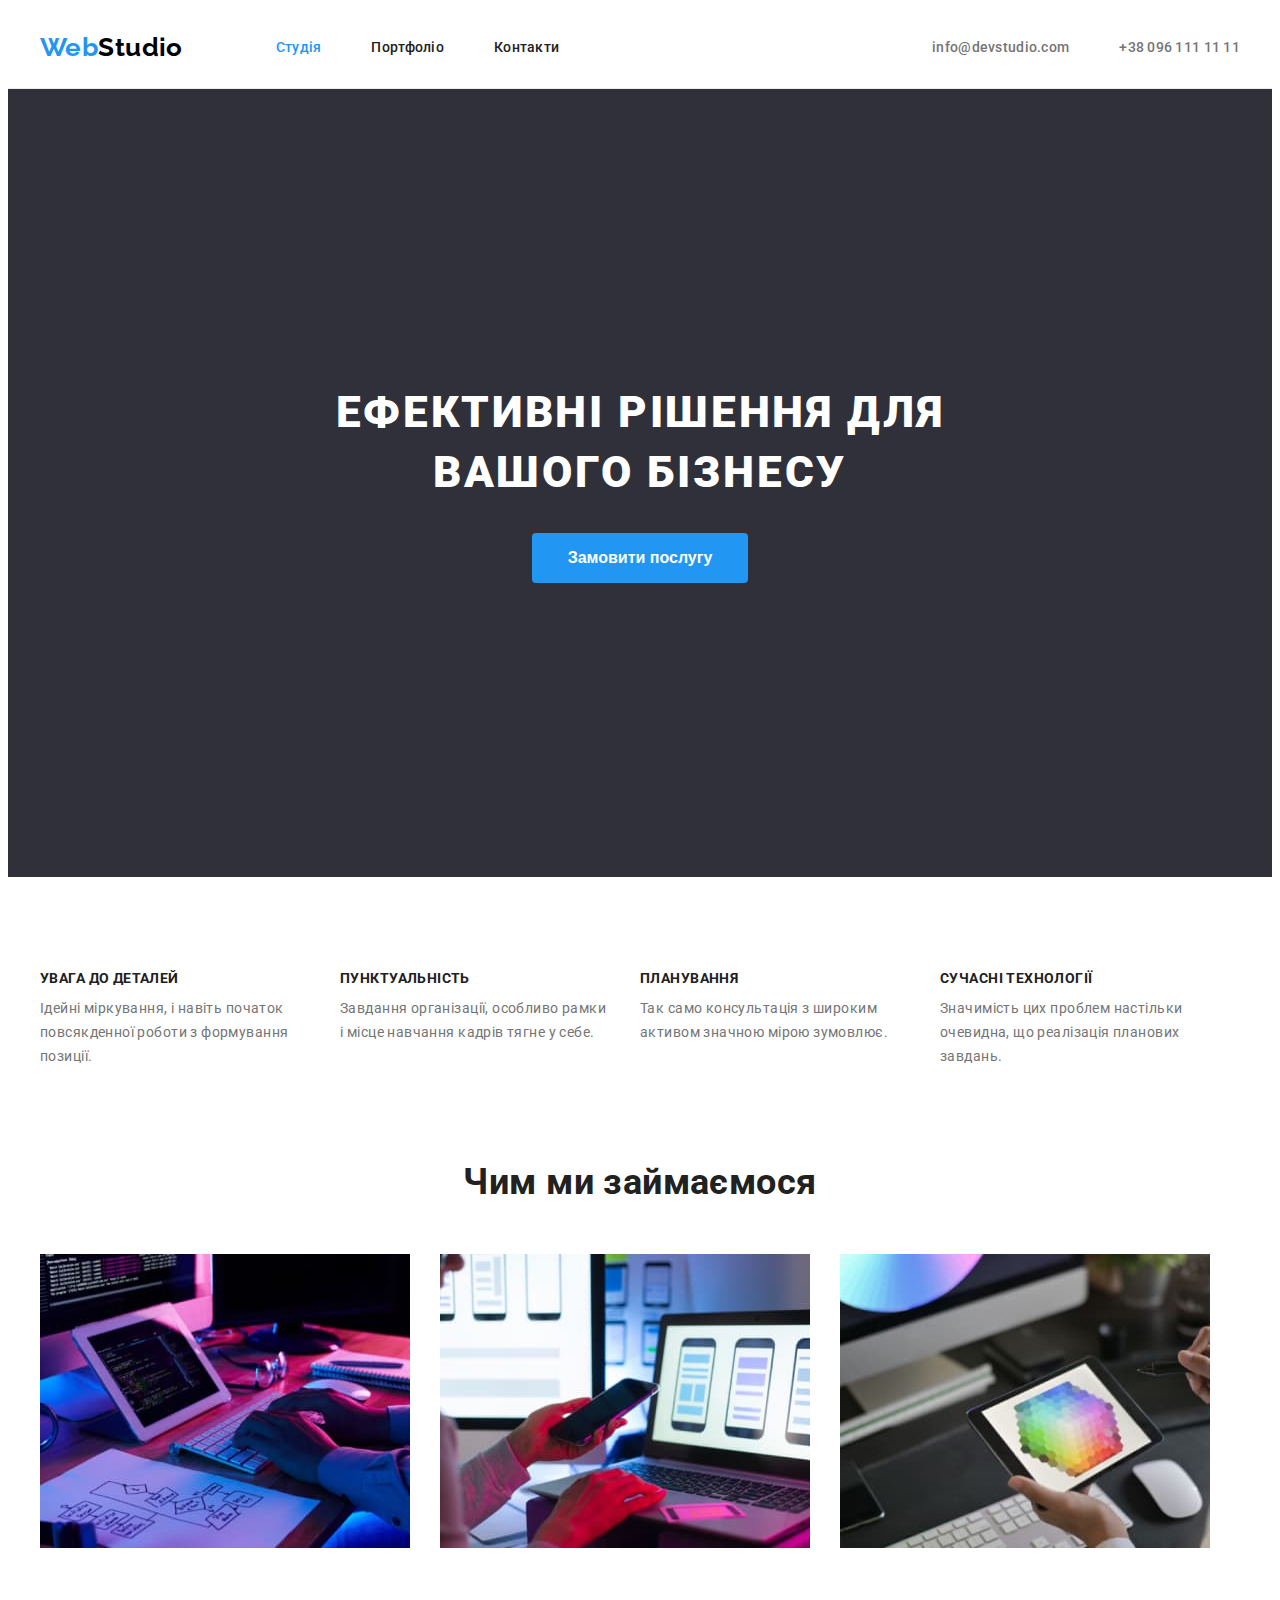
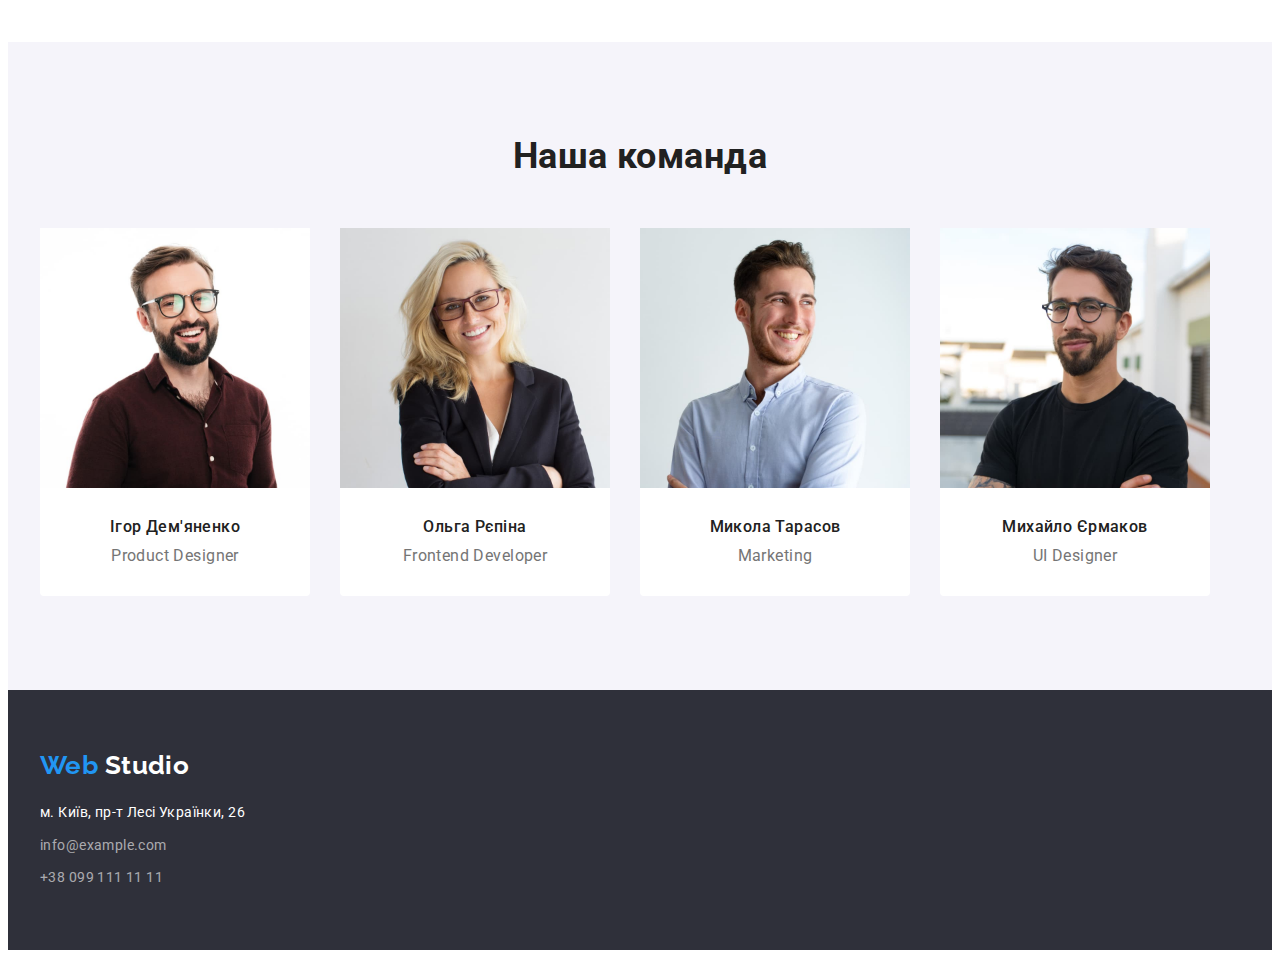
==== commit 5e2f298c: "Зміни до стилів" ====
--- a/index.html
+++ b/index.html
@@ -57,14 +57,14 @@
       <!--ГЕРОЙ-->
       <section class="section hero">
         <div class="container">
-          <h1 class="hero-title">Ефективні рішення для <br />вашого бізнесу</h1>
+          <h1 class="hero-title">Ефективні рішення для вашого бізнесу</h1>
           <button type="button">Замовити послугу</button>
         </div>
       </section>
 
       <!--ОСОБЛИВОСТІ-->
       <section class="section container features">
-        <!--<h2>Особливості</h2>-->
+        <h2 class="visually-hidden">Особливості</h2>
         <ul class="features list">
           <li class="item">
             <h3 class="features-title">УВАГА ДО ДЕТАЛЕЙ</h3>
--- a/css/styles.css
+++ b/css/styles.css
@@ -9,7 +9,6 @@
 }
 
 
-
 /*body*/
 
 body{
@@ -29,9 +28,8 @@
     margin: 0;
     padding: 0;
 }
-
-button{
-    cursor: pointer;
+img {
+    display: block;
 }
 
 .list {
@@ -40,18 +38,29 @@
     list-style: none;
     text-decoration: none;
 }
-
 .container{
     width: 1200px;
     padding-right: 15px;
     padding-left: 15px;
     margin: 0 auto;
 }
-
 .section{
     padding-top: 94px;
     padding-bottom: 94px;
 }
+.visually-hidden {
+    position: absolute;
+    white-space: nowrap;
+    width: 1px;
+    height: 1px;
+    overflow: hidden;
+    border: 0;
+    padding: 0;
+    clip: rect(0 0 0 0);
+    clip-path: inset(50%);
+    margin: -1px;
+}
+
 
 /*heder*/
 
@@ -75,7 +84,6 @@
     font-weight: 700;
     font-size: 26px;
     line-height: 1.2;
-  
 }
 
 .logo-black{
@@ -128,8 +136,8 @@
     margin-left: 50px;
 }
 
-.contacts :hover,
-.contacts :focus{
+.contacts .item :hover,
+.contacts .item :focus{
     color:var(--accent-color);
 }
 .contacts .list{
@@ -144,15 +152,18 @@
 
 /*hero*/
 
+
+
 .hero{
     background-color:var(--dark-color);
-    padding: 200px 0;
+    min-height: 600px;
+    display: flex;
+}
+
+.hero-title{
     text-align: center;
-}
-
-
-.hero-title{
     margin-bottom: 30px;
+    max-width: 696px;
 
     color:var(--white-color);
     font-weight: 900;
@@ -162,14 +173,21 @@
     text-transform: uppercase;
 }
 
+.hero .container{
+    display: flex;
+    flex-direction: column;
+    justify-content: center;
+    align-items: center;
+}
+
 .hero button{
     padding: 10px 32px;
     border: 0;
     border-radius: 4px;
+    width: 216px;
 
     background-color:var(--accent-color);
     color:var(--white-color);
-
     font-weight: inherit;
     font-size: 16px;
     line-height: 1.88;
@@ -182,11 +200,11 @@
     color:var(--accent-color);
 }
 
+
 /*features*/
 
 .features{
-    display: flex;  
-    padding-bottom: 94px;
+    display: flex;
 }
 
 .features .item{
@@ -238,10 +256,6 @@
     font-size: 36px;
     line-height: 1.16;
     text-align: center;
-}
-
-.list img{
-    display: block;  
 }
 
 
